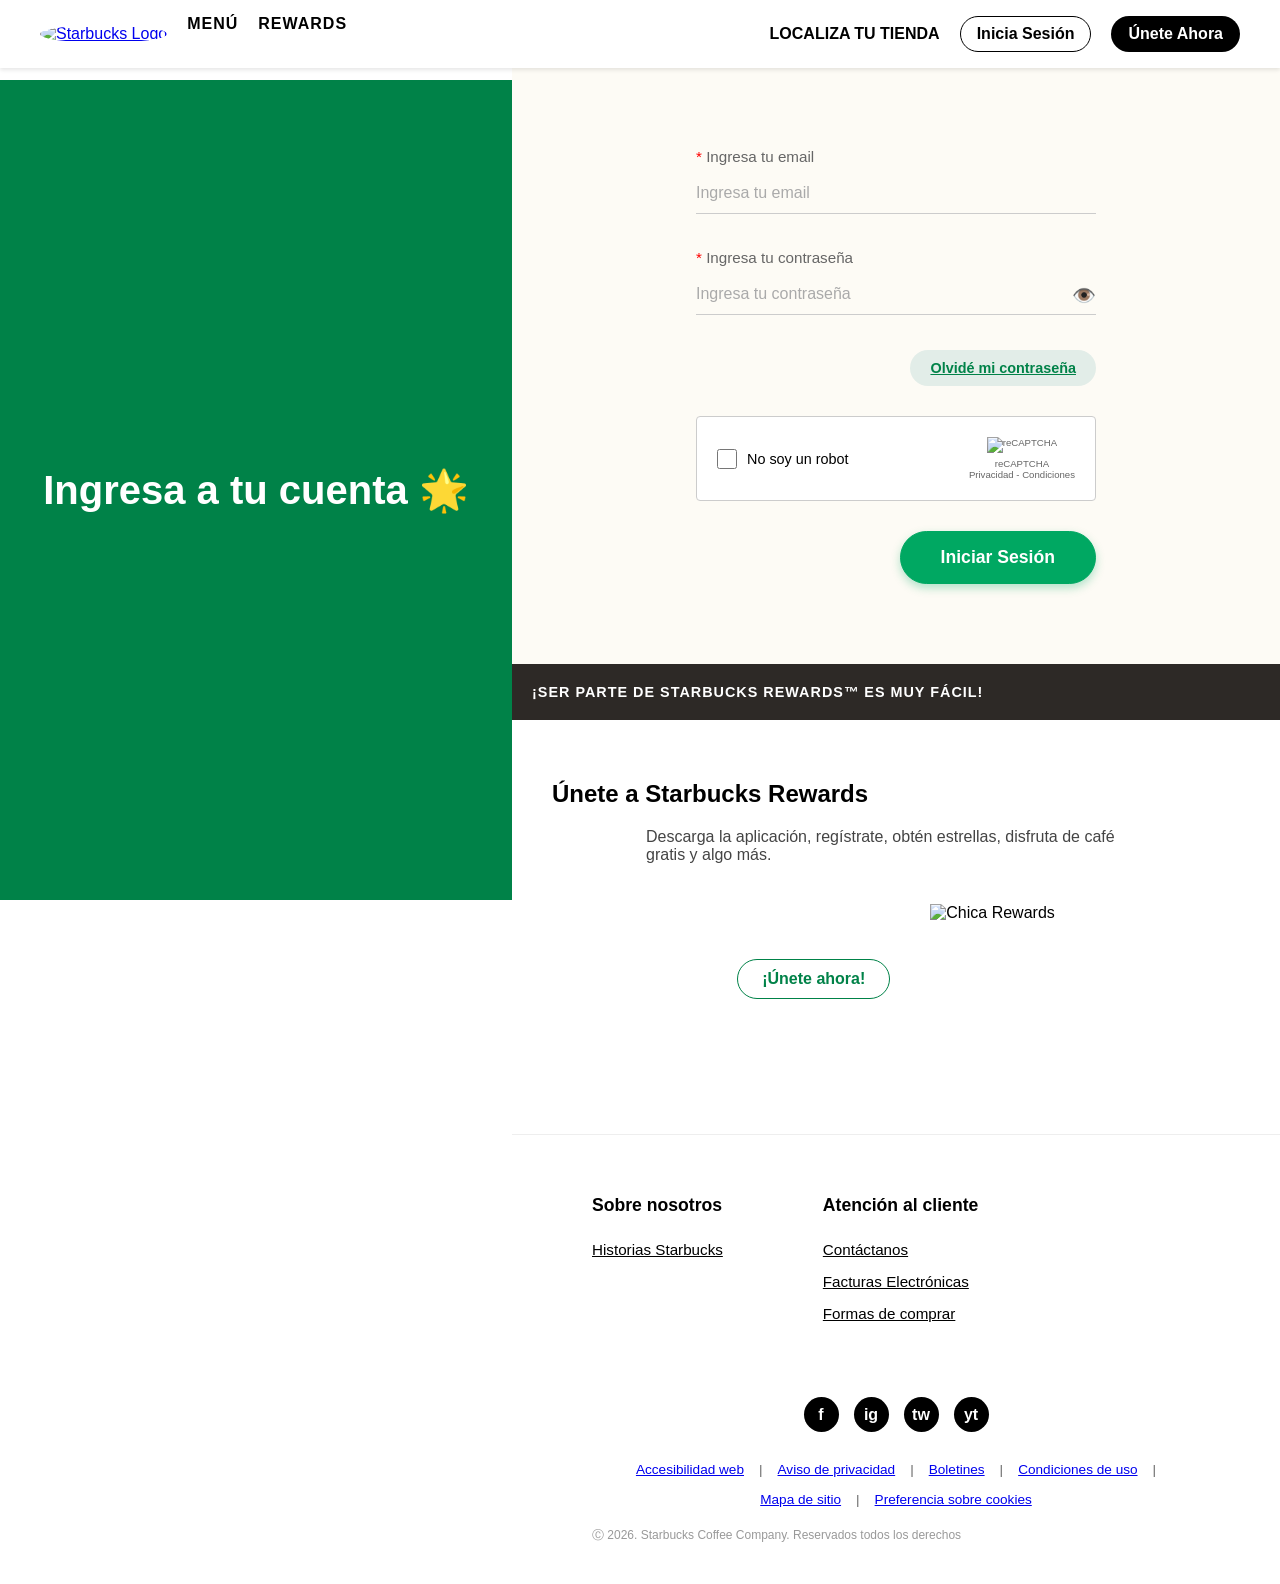
==== login.html @ d187e2d4 "pantallas completas y diseño responsivo" ====
<!DOCTYPE html>
<html lang="es">
<head>
    <meta charset="UTF-8">
    <meta name="viewport" content="width=device-width, initial-scale=1.0">
    <title>Iniciar Sesión - Starbucks Clon</title>
    <link rel="stylesheet" href="estilos.css">
    <link rel="stylesheet" href="auth.css">
</head>
<body class="auth-page">
    
    <header class="navbar">
        <div class="nav-left">
            <a href="index.html">
                <img src="https://www.starbucks.com.mx/static/images/logo.svg" alt="Starbucks Logo" class="logo">
            </a>
            <nav>
                <ul class="nav-links">
                    <li><a href="menu.html">MENÚ</a></li>
                    <li class="dropdown-trigger">
                        <a href="rewards.html">REWARDS</a>
                        <div class="dropdown-menu">
                            <div class="dropdown-col">
                                <h4>Starbucks Rewards</h4>
                                <a href="registro.html">Regístrate</a>
                                <a href="#">¿Cómo funciona?</a>
                                <a href="#">Beneficios especiales</a>
                                <a href="#">Términos y condiciones</a>
                            </div>
                            <div class="dropdown-col">
                                <h4>Mi cuenta</h4>
                                <a href="#">Estado de Cuenta</a>
                                <a href="#">Mi perfil</a>
                                <a href="#">Mis tarjetas</a>
                                <a href="#">Mis movimientos</a>
                            </div>
                            <div class="dropdown-col">
                                <h4>Más Información</h4>
                                <a href="#">Promociones</a>
                                <a href="#">FAQs Card</a>
                                <a href="#">FAQs de Starbucks Rewards</a>
                                <a href="#">Términos y condiciones Card</a>
                            </div>
                        </div>
                    </li>
                </ul>
            </nav>
        </div>
        <div class="nav-right">
            <a href="#" class="location-link">LOCALIZA TU TIENDA</a>
            <a href="login.html" class="btn btn-outline active-btn">Inicia Sesión</a>
            <a href="registro.html" class="btn btn-solid">Únete Ahora</a>
        </div>
    </header>

    <main class="split-layout">
        
        <section class="left-panel bg-green text-white">
            <div class="panel-content">
                <h1 style="font-size: 2.5rem; letter-spacing: 0;">Ingresa a tu cuenta 🌟</h1>
            </div>
        </section>

        <section class="right-panel">
            
            <div class="auth-section bg-crema" style="padding: 80px 40px; min-height: 60vh; display: flex; flex-direction: column; justify-content: center;">
                <form class="login-form" style="max-width: 400px; margin: 0 auto; width: 100%;">
                    
                    <div class="input-group">
                        <label for="email"><span style="color: red;">*</span> Ingresa tu email</label>
                        <input type="email" id="email" placeholder="Ingresa tu email" required>
                    </div>

                    <div class="input-group">
                        <label for="password"><span style="color: red;">*</span> Ingresa tu contraseña</label>
                        <div class="password-wrapper">
                            <input type="password" id="password" placeholder="Ingresa tu contraseña" required>
                            <span class="toggle-password">👁️</span> 
                        </div>
                    </div>

                    <div style="text-align: right; margin-bottom: 30px;">
                        <a href="#" class="btn-forgot">Olvidé mi contraseña</a>
                    </div>

                    <div class="recaptcha-placeholder" style="border: 1px solid #ccc; padding: 20px; border-radius: 4px; display: flex; align-items: center; justify-content: space-between; margin-bottom: 30px; background: white;">
                        <div style="display: flex; align-items: center; gap: 10px;">
                            <input type="checkbox" id="robot" style="width: 20px; height: 20px;">
                            <label for="robot" style="margin: 0; font-size: 0.9rem; color: #000;">No soy un robot</label>
                        </div>
                        <div style="text-align: center; font-size: 0.6rem; color: #666;">
                            <img src="https://www.gstatic.com/recaptcha/api2/logo_48.png" alt="reCAPTCHA" style="width: 30px; margin-bottom: 5px;"><br>
                            reCAPTCHA<br>Privacidad - Condiciones
                        </div>
                    </div>

                    <div style="text-align: right;">
                        <button type="submit" class="btn btn-solid btn-submit">Iniciar Sesión</button>
                    </div>
                </form>
            </div>

            <div class="black-banner text-white text-center" style="background-color: #2d2926; padding: 20px; font-weight: bold; letter-spacing: 1px; font-size: 0.9rem;">
                ¡SER PARTE DE STARBUCKS REWARDS™ ES MUY FÁCIL!
            </div>

            <div class="auth-section text-center" style="padding: 60px 40px;">
                <h3 style="font-size: 1.5rem; margin-bottom: 20px;">Únete a Starbucks Rewards</h3>
                <p style="color: #444; margin-bottom: 40px; max-width: 500px; margin-left: auto; margin-right: auto;">Descarga la aplicación, regístrate, obtén estrellas, disfruta de café gratis y algo más.</p>
                
                <div style="display: flex; justify-content: center; align-items: center; gap: 40px;">
                    <a href="registro.html" class="btn btn-outline" style="color: var(--starbucks-green); border-color: var(--starbucks-green); padding: 10px 24px;">¡Únete ahora!</a>
                    <img src="https://rewards.starbucks.mx/img/2023/06/chica-sbx.png" alt="Chica Rewards" style="height: 150px;">
                </div>
            </div>

            <footer class="integrated-footer" style="padding: 60px 80px 40px; border-top: 1px solid #eee;">
                <div style="display: flex; gap: 100px; margin-bottom: 60px;">
                    <div>
                        <h4 style="margin-bottom: 25px; font-size: 1.1rem; font-weight: 600;">Sobre nosotros</h4>
                        <a href="#" style="display: block; color: var(--text-grey); margin-bottom: 15px; font-size: 0.95rem;">Historias Starbucks</a>
                    </div>
                    <div>
                        <h4 style="margin-bottom: 25px; font-size: 1.1rem; font-weight: 600;">Atención al cliente</h4>
                        <a href="#" style="display: block; color: var(--text-grey); margin-bottom: 15px; font-size: 0.95rem;">Contáctanos</a>
                        <a href="#" style="display: block; color: var(--text-grey); margin-bottom: 15px; font-size: 0.95rem;">Facturas Electrónicas</a>
                        <a href="#" style="display: block; color: var(--text-grey); margin-bottom: 15px; font-size: 0.95rem;">Formas de comprar</a>
                    </div>
                </div>

                <div class="footer-bottom text-center">
                    <div class="social-links" style="margin-bottom: 30px; display: flex; justify-content: center; gap: 15px;">
                        <span class="social-circle">f</span>
                        <span class="social-circle">ig</span>
                        <span class="social-circle">tw</span>
                        <span class="social-circle">yt</span>
                    </div>
                    <div class="legal-links" style="margin-bottom: 20px; font-size: 0.85rem; color: #666; display: flex; justify-content: center; flex-wrap: wrap; gap: 15px;">
                        <a href="#">Accesibilidad web</a> | 
                        <a href="#">Aviso de privacidad</a> | 
                        <a href="#">Boletines</a> | 
                        <a href="#">Condiciones de uso</a> | 
                        <a href="#">Mapa de sitio</a> | 
                        <a href="#">Preferencia sobre cookies</a>
                    </div>
                    <p style="font-size: 0.75rem; color: #999;">Ⓒ 2026. Starbucks Coffee Company. Reservados todos los derechos</p>
                </div>
            </footer>
        </section>
    </main>
</body>
</html>
---- estilos.css ----
* {
    margin: 0;
    padding: 0;
    box-sizing: border-box;
    font-family: 'Helvetica Neue', Arial, sans-serif;
}

:root {
    --starbucks-green: #008248; 
    --light-green: #A5D6A7;     
    --dark-green: #0C3823;      
    --crema: #FDFBF5;           
    --white: #ffffff;
    --black: #000000;
}

.navbar {
    display: flex;
    justify-content: space-between;
    align-items: center;
    padding: 15px 40px;
    background-color: var(--white);
    box-shadow: 0 2px 4px rgba(0,0,0,0.1);
    position: sticky; 
    top: 0; 
    z-index: 1000; 
}

.nav-left, .nav-right {
    display: flex;
    align-items: center;
    gap: 20px;
}

.logo {
    width: 50px;
    height: 50px;
    border-radius: 50%; 
    object-fit: cover; 
    background-color: transparent;
}

.nav-links {
    display: flex;
    list-style: none;
    gap: 20px;
    font-weight: bold;
    letter-spacing: 1px;
}

.nav-links a {
    text-decoration: none;
    color: var(--black);
}

.nav-links a:hover {
    color: var(--starbucks-green);
}

.location-link {
    text-decoration: none;
    color: var(--black);
    font-weight: bold; 
}

.dropdown-trigger {
    position: relative; 
    padding-bottom: 20px; 
}

.dropdown-menu {
    display: none; 
    position: absolute;
    top: 100%; 
    left: 0;
    width: 600px; 
    background-color: #1e1e1e; 
    padding: 30px;
    box-shadow: 0 8px 16px rgba(0,0,0,0.2);
    z-index: 200;
    cursor: default;
}

.dropdown-trigger:hover .dropdown-menu {
    display: flex;
    justify-content: space-between;
}

.dropdown-col h4 {
    color: var(--white);
    font-size: 1.1rem;
    margin-bottom: 15px;
    font-weight: bold;
}

.dropdown-col a {
    color: #ccc;
    font-size: 0.9rem;
    display: block;
    margin-bottom: 10px;
    font-weight: normal;
    text-transform: none;
    letter-spacing: normal;
}

.dropdown-col a:hover {
    color: var(--white);
}

.active-link {
    border-bottom: 4px solid var(--starbucks-green);
    padding-bottom: 5px;
}

.btn {
    padding: 8px 16px;
    border-radius: 20px;
    text-decoration: none;
    font-weight: bold;
    border: 1px solid transparent;
}

.btn-outline {
    border-color: var(--black);
    color: var(--black);
    background-color: transparent;
}

.btn-solid {
    background-color: var(--black);
    color: var(--white);
}

.btn-outline-green {
    border-color: var(--starbucks-green);
    color: var(--starbucks-green);
    display: inline-block;
    margin-top: 15px;
}

.btn-outline-white {
    border: 1px solid var(--white);
    color: var(--white);
    padding: 8px 16px;
    border-radius: 20px;
    text-decoration: none;
    font-weight: bold;
    margin-top: 15px;
    display: inline-block;
}

main {
    padding: 30px 40px; 
    max-width: 1500px;  
    margin: 0 auto;     
    display: flex;
    flex-direction: column;
    gap: 30px; 
}

.banner {
    display: flex;
    width: 100%;
}

.banner.reverse {
    flex-direction: row-reverse;
}

.banner-img {
    flex: 1;
    display: flex;
    padding: 0;
    align-items: stretch;
}

.fit-img {
    width: 100%;
    height: 100%;
    object-fit: cover; 
    display: block;
}

.banner-text {
    flex: 1; 
    display: flex;
    flex-direction: column;
    justify-content: center;
    padding: 40px;
}

.banner-text h2 {
    font-size: 2.5rem;
    margin-bottom: 15px;
}

.banner-text p {
    font-size: 1.2rem;
    line-height: 1.5;
}

.align-center {
    text-align: center;
    align-items: center;
}

.half-banners {
    display: flex;
    gap: 30px; 
}

.half-banner {
    flex: 1;
    display: flex;
    flex-direction: column;
}

.half-text {
    padding: 30px;
    text-align: center;
    flex-grow: 1;
    display: flex;
    flex-direction: column;
    justify-content: center;
    align-items: center;
}

.bg-crema { background-color: var(--crema); }
.bg-light-green { background-color: var(--light-green); }
.bg-green { background-color: var(--starbucks-green); }
.bg-dark-green { background-color: var(--dark-green); }

.text-green { color: var(--starbucks-green); }
.text-dark-green { color: var(--dark-green); }
.text-white { color: var(--white); }

.menu-main {
    padding: 40px;
    max-width: 1500px;
    margin: 0 auto;
}

.menu-header p {
    color: #666;
    font-size: 1.1rem;
    margin-bottom: 5px;
    font-weight: bold;
}

.menu-header h1 {
    font-size: 2rem;
    margin-bottom: 50px;
    color: var(--black);
}

.menu-category h2 {
    font-size: 1.2rem;
    font-weight: normal;
    margin-bottom: 15px;
    color: var(--black);
}

.menu-category hr {
    border: none;
    border-top: 1px solid #ccc;
    margin-bottom: 40px;
}

.menu-items-container {
    display: flex;
    flex-wrap: wrap; 
    gap: 50px;       
    margin-bottom: 60px;
}

.menu-item {
    display: flex;
    flex-direction: column;
    align-items: center;
    width: 200px;
    text-align: center;
}

.circle-image {
    background-color: var(--dark-green);
    width: 160px;
    height: 160px;
    border-radius: 50%; 
    display: flex;
    justify-content: center;
    align-items: center;
    margin-bottom: 20px;
}

.circle-image img {
    max-width: 65%; 
    max-height: 65%;
    object-fit: contain;
}

.menu-item p {
    font-weight: bold;
    font-size: 1rem;
    color: var(--black);
}

footer {
    padding: 40px;
    border-top: 2px solid #e2e2e2;
    margin-top: 20px;
}

.footer-links {
    display: flex;
    gap: 80px;
    margin-bottom: 40px;
}

.footer-col h4 {
    font-size: 1.1rem;
    margin-bottom: 20px;
    font-weight: normal;
}

.footer-col a {
    display: block;
    text-decoration: none;
    color: #666;
    margin-bottom: 15px;
    font-size: 0.95rem;
}

.footer-col a:hover {
    color: var(--black);
}

.footer-social {
    display: flex;
    gap: 20px;
    justify-content: center;
    margin-bottom: 30px;
}

.social-circle {
    background-color: var(--black);
    color: var(--white);
    width: 35px;
    height: 35px;
    border-radius: 50%;
    display: flex;
    justify-content: center;
    align-items: center;
    text-decoration: none;
    font-weight: bold;
}

.footer-legal {
    text-align: center;
    margin-bottom: 15px;
}

.footer-legal a {
    color: var(--black);
    text-decoration: none;
    margin: 0 10px;
    font-size: 0.9rem;
}

.copyright {
    text-align: center;
    color: #666;
    font-size: 0.85rem;
}

.floating-btn {
    position: fixed; 
    bottom: 30px;    
    right: 30px;     
    background-color: var(--starbucks-green);
    color: var(--white);
    padding: 15px 20px;
    border-radius: 50px;
    text-decoration: none;
    font-weight: bold;
    box-shadow: 0 4px 8px rgba(0,0,0,0.3);
    z-index: 1000;   
    transition: transform 0.2s ease;
}

.floating-btn:hover {
    transform: scale(1.05);
}

@media screen and (max-width: 768px) {
    .navbar {
        flex-direction: column;
        gap: 15px;
        padding: 15px;
    }
    
    .nav-left, .nav-right {
        flex-direction: column;
        width: 100%;
        gap: 15px;
    }
    
    .nav-links {
        flex-direction: column;
        align-items: center;
        gap: 15px;
    }
    
    .dropdown-menu {
        width: 100%;
        position: static;
        box-shadow: none;
        padding: 10px;
        text-align: center;
    }
    
    .dropdown-trigger:hover .dropdown-menu {
        flex-direction: column;
        gap: 20px;
    }

    .split-layout {
        flex-direction: column;
    }
    
    .left-panel {
        flex: none;
        width: 100%;
        height: auto;
        position: static;
        padding: 60px 20px;
    }
    
    .right-panel {
        flex: none;
        width: 100%;
    }

    .banner, .banner.reverse, .half-banners {
        flex-direction: column;
    }

    .footer-links {
        flex-direction: column;
        gap: 30px;
        text-align: center;
    }
    
    .benefits-grid {
        flex-direction: column;
    }

    .hero-hand {
        position: static;
        transform: none;
        margin-top: 30px;
    }
}
---- auth.css ----
.split-layout {
    padding: 0;
    max-width: 100%;
    display: flex;
    flex-direction: row; 
    align-items: flex-start; 
    gap: 0;
}

.left-panel {
    flex: 0 0 40%; 
    height: calc(100vh - 80px); 
    position: sticky; 
    top: 80px; 
    display: flex;
    flex-direction: column;
    justify-content: center;
    align-items: center;
    overflow: hidden; 
}

.right-panel {
    flex: 0 0 60%; 
    background-color: var(--white);
}

.input-group {
    margin-bottom: 35px;
}

.input-group label {
    display: block;
    font-size: 0.95rem;
    color: #666;
    margin-bottom: 8px;
    font-weight: 500;
}

.input-group input[type="text"],
.input-group input[type="email"],
.input-group input[type="password"] {
    width: 100%;
    padding: 10px 0;
    border: none;
    border-bottom: 1px solid #ccc;
    background-color: transparent;
    font-size: 1.05rem;
    outline: none;
    transition: border-color 0.3s;
    color: #000;
}

.input-group input:focus {
    border-bottom: 2px solid var(--starbucks-green);
}

.input-group input::placeholder {
    color: #aaa;
    font-size: 1rem;
}

.password-wrapper {
    position: relative;
}

.toggle-password {
    position: absolute;
    right: 0;
    top: 10px;
    cursor: pointer;
    color: #999;
    font-size: 1.2rem;
}

.btn-forgot {
    background-color: #e2ede8; 
    color: var(--starbucks-green);
    padding: 10px 20px;
    border-radius: 30px;
    font-size: 0.9rem;
    font-weight: bold;
    display: inline-block;
    transition: background-color 0.2s;
}

.btn-forgot:hover {
    background-color: #d1e2da;
}

.btn-submit {
    background-color: #00a862; 
    border-color: #00a862;
    padding: 15px 40px;
    font-size: 1.1rem;
    border-radius: 30px;
    box-shadow: 0 4px 10px rgba(0,168,98,0.3);
}

.btn-submit:hover {
    background-color: #008248;
    border-color: #008248;
}

.integrated-footer a {
    transition: color 0.2s;
}

.integrated-footer a:hover {
    color: var(--black) !important;
    text-decoration: underline;
}

.social-circle {
    width: 35px;
    height: 35px;
    background-color: var(--black);
    color: var(--white);
    border-radius: 50%;
    display: flex;
    justify-content: center;
    align-items: center;
    font-weight: bold;
    cursor: pointer;
    transition: background-color 0.2s;
}

.social-circle:hover {
    background-color: #333;
}
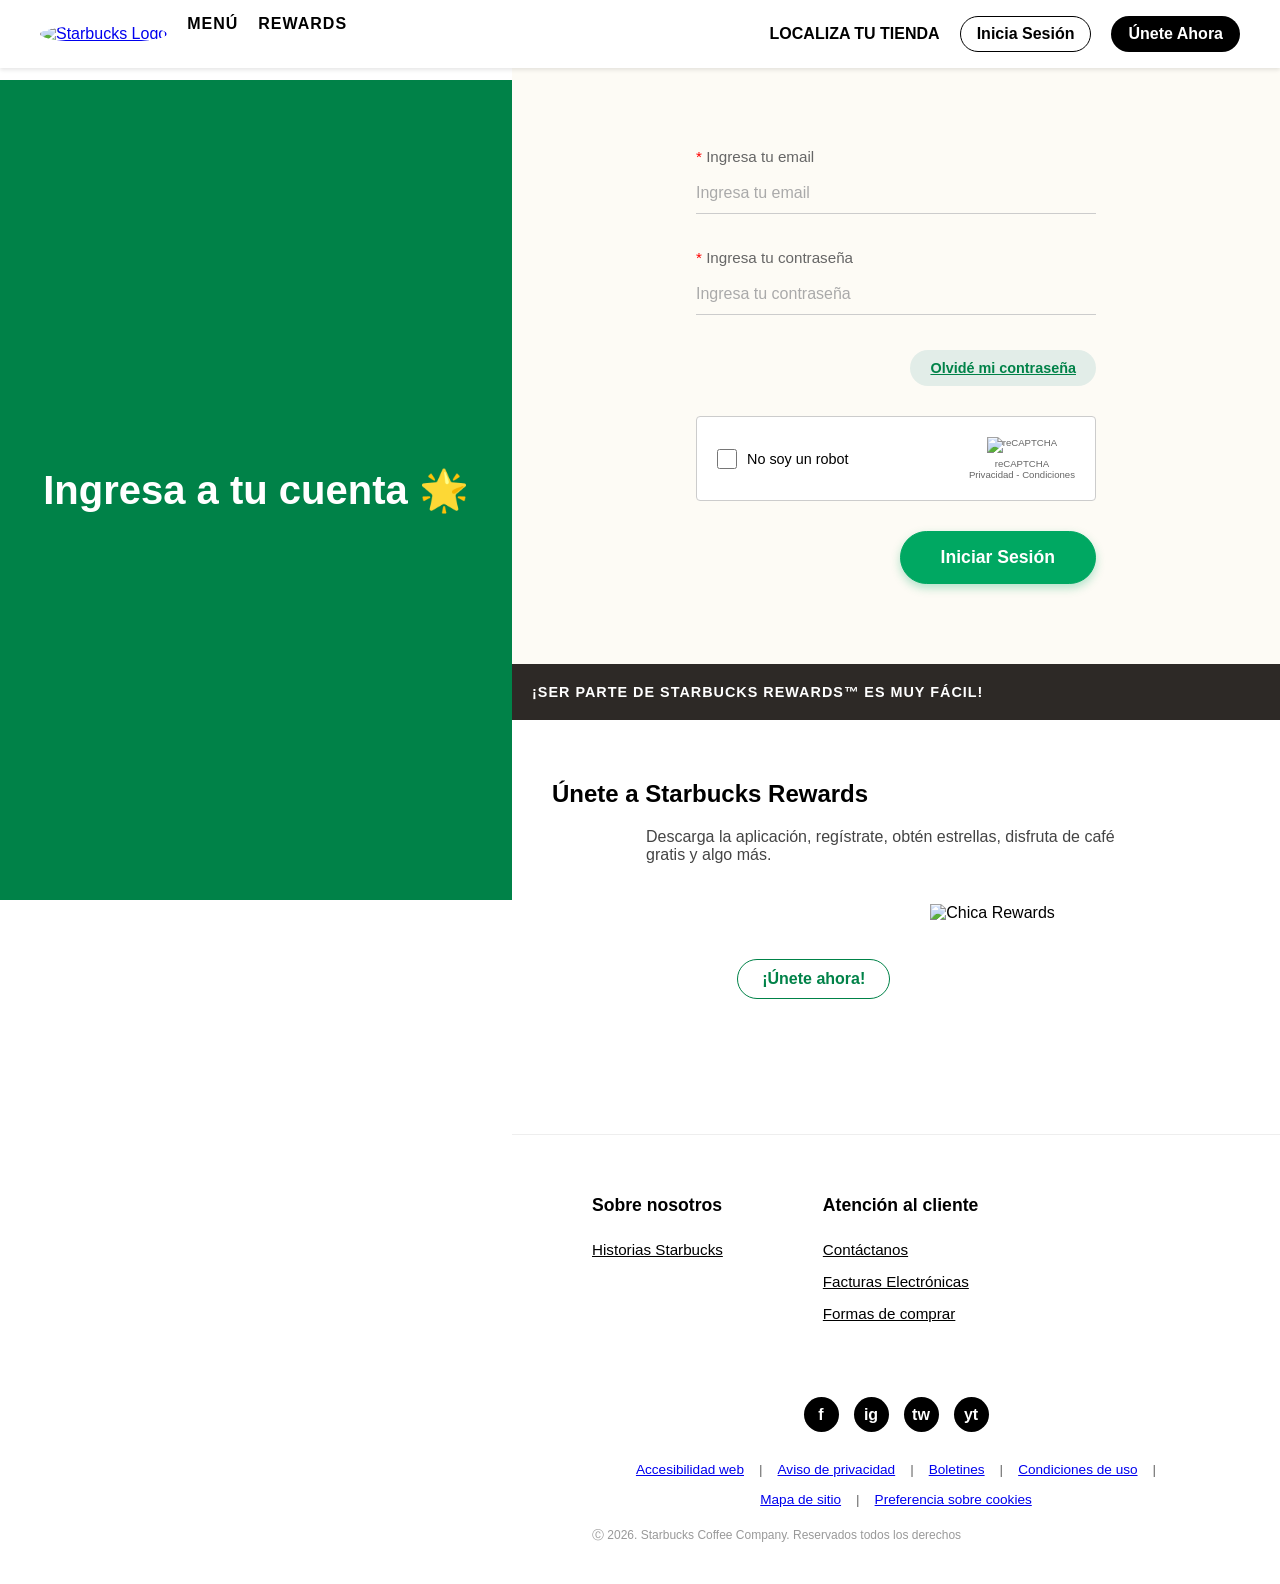
==== commit a7d6789a: "añadido de carpteta css" ====
--- a/login.html
+++ b/login.html
@@ -4,8 +4,8 @@
     <meta charset="UTF-8">
     <meta name="viewport" content="width=device-width, initial-scale=1.0">
     <title>Iniciar Sesión - Starbucks Clon</title>
-    <link rel="stylesheet" href="estilos.css">
-    <link rel="stylesheet" href="auth.css">
+    <link rel="stylesheet" href="css/estilos.css">
+    <link rel="stylesheet" href="css/auth.css">
 </head>
 <body class="auth-page">
     
@@ -75,7 +75,7 @@
                         <label for="password"><span style="color: red;">*</span> Ingresa tu contraseña</label>
                         <div class="password-wrapper">
                             <input type="password" id="password" placeholder="Ingresa tu contraseña" required>
-                            <span class="toggle-password">👁️</span> 
+                            <span class="toggle-password"></span> 
                         </div>
                     </div>
 
--- a/css/estilos.css
+++ b/css/estilos.css
@@ -0,0 +1,462 @@
+* {
+    margin: 0;
+    padding: 0;
+    box-sizing: border-box;
+    font-family: 'Helvetica Neue', Arial, sans-serif;
+}
+
+:root {
+    --starbucks-green: #008248; 
+    --light-green: #A5D6A7;     
+    --dark-green: #0C3823;      
+    --crema: #FDFBF5;           
+    --white: #ffffff;
+    --black: #000000;
+}
+
+.navbar {
+    display: flex;
+    justify-content: space-between;
+    align-items: center;
+    padding: 15px 40px;
+    background-color: var(--white);
+    box-shadow: 0 2px 4px rgba(0,0,0,0.1);
+    position: sticky; 
+    top: 0; 
+    z-index: 1000; 
+}
+
+.nav-left, .nav-right {
+    display: flex;
+    align-items: center;
+    gap: 20px;
+}
+
+.logo {
+    width: 50px;
+    height: 50px;
+    border-radius: 50%; 
+    object-fit: cover; 
+    background-color: transparent;
+}
+
+.nav-links {
+    display: flex;
+    list-style: none;
+    gap: 20px;
+    font-weight: bold;
+    letter-spacing: 1px;
+}
+
+.nav-links a {
+    text-decoration: none;
+    color: var(--black);
+}
+
+.nav-links a:hover {
+    color: var(--starbucks-green);
+}
+
+.location-link {
+    text-decoration: none;
+    color: var(--black);
+    font-weight: bold; 
+}
+
+.dropdown-trigger {
+    position: relative; 
+    padding-bottom: 20px; 
+}
+
+.dropdown-menu {
+    display: none; 
+    position: absolute;
+    top: 100%; 
+    left: 0;
+    width: 600px; 
+    background-color: #1e1e1e; 
+    padding: 30px;
+    box-shadow: 0 8px 16px rgba(0,0,0,0.2);
+    z-index: 200;
+    cursor: default;
+}
+
+.dropdown-trigger:hover .dropdown-menu {
+    display: flex;
+    justify-content: space-between;
+}
+
+.dropdown-col h4 {
+    color: var(--white);
+    font-size: 1.1rem;
+    margin-bottom: 15px;
+    font-weight: bold;
+}
+
+.dropdown-col a {
+    color: #ccc;
+    font-size: 0.9rem;
+    display: block;
+    margin-bottom: 10px;
+    font-weight: normal;
+    text-transform: none;
+    letter-spacing: normal;
+}
+
+.dropdown-col a:hover {
+    color: var(--white);
+}
+
+.active-link {
+    border-bottom: 4px solid var(--starbucks-green);
+    padding-bottom: 5px;
+}
+
+.btn {
+    padding: 8px 16px;
+    border-radius: 20px;
+    text-decoration: none;
+    font-weight: bold;
+    border: 1px solid transparent;
+}
+
+.btn-outline {
+    border-color: var(--black);
+    color: var(--black);
+    background-color: transparent;
+}
+
+.btn-solid {
+    background-color: var(--black);
+    color: var(--white);
+}
+
+.btn-outline-green {
+    border-color: var(--starbucks-green);
+    color: var(--starbucks-green);
+    display: inline-block;
+    margin-top: 15px;
+}
+
+.btn-outline-white {
+    border: 1px solid var(--white);
+    color: var(--white);
+    padding: 8px 16px;
+    border-radius: 20px;
+    text-decoration: none;
+    font-weight: bold;
+    margin-top: 15px;
+    display: inline-block;
+}
+
+main {
+    padding: 30px 40px; 
+    max-width: 1500px;  
+    margin: 0 auto;     
+    display: flex;
+    flex-direction: column;
+    gap: 30px; 
+}
+
+.banner {
+    display: flex;
+    width: 100%;
+}
+
+.banner.reverse {
+    flex-direction: row-reverse;
+}
+
+.banner-img {
+    flex: 1;
+    display: flex;
+    padding: 0;
+    align-items: stretch;
+}
+
+.fit-img {
+    width: 100%;
+    height: 100%;
+    object-fit: cover; 
+    display: block;
+}
+
+.banner-text {
+    flex: 1; 
+    display: flex;
+    flex-direction: column;
+    justify-content: center;
+    padding: 40px;
+}
+
+.banner-text h2 {
+    font-size: 2.5rem;
+    margin-bottom: 15px;
+}
+
+.banner-text p {
+    font-size: 1.2rem;
+    line-height: 1.5;
+}
+
+.align-center {
+    text-align: center;
+    align-items: center;
+}
+
+.half-banners {
+    display: flex;
+    gap: 30px; 
+}
+
+.half-banner {
+    flex: 1;
+    display: flex;
+    flex-direction: column;
+}
+
+.half-text {
+    padding: 30px;
+    text-align: center;
+    flex-grow: 1;
+    display: flex;
+    flex-direction: column;
+    justify-content: center;
+    align-items: center;
+}
+
+.bg-crema { background-color: var(--crema); }
+.bg-light-green { background-color: var(--light-green); }
+.bg-green { background-color: var(--starbucks-green); }
+.bg-dark-green { background-color: var(--dark-green); }
+
+.text-green { color: var(--starbucks-green); }
+.text-dark-green { color: var(--dark-green); }
+.text-white { color: var(--white); }
+
+.menu-main {
+    padding: 40px;
+    max-width: 1500px;
+    margin: 0 auto;
+}
+
+.menu-header p {
+    color: #666;
+    font-size: 1.1rem;
+    margin-bottom: 5px;
+    font-weight: bold;
+}
+
+.menu-header h1 {
+    font-size: 2rem;
+    margin-bottom: 50px;
+    color: var(--black);
+}
+
+.menu-category h2 {
+    font-size: 1.2rem;
+    font-weight: normal;
+    margin-bottom: 15px;
+    color: var(--black);
+}
+
+.menu-category hr {
+    border: none;
+    border-top: 1px solid #ccc;
+    margin-bottom: 40px;
+}
+
+.menu-items-container {
+    display: flex;
+    flex-wrap: wrap; 
+    gap: 50px;       
+    margin-bottom: 60px;
+}
+
+.menu-item {
+    display: flex;
+    flex-direction: column;
+    align-items: center;
+    width: 200px;
+    text-align: center;
+}
+
+.circle-image {
+    background-color: var(--dark-green);
+    width: 160px;
+    height: 160px;
+    border-radius: 50%; 
+    display: flex;
+    justify-content: center;
+    align-items: center;
+    margin-bottom: 20px;
+}
+
+.circle-image img {
+    max-width: 65%; 
+    max-height: 65%;
+    object-fit: contain;
+}
+
+.menu-item p {
+    font-weight: bold;
+    font-size: 1rem;
+    color: var(--black);
+}
+
+footer {
+    padding: 40px;
+    border-top: 2px solid #e2e2e2;
+    margin-top: 20px;
+}
+
+.footer-links {
+    display: flex;
+    gap: 80px;
+    margin-bottom: 40px;
+}
+
+.footer-col h4 {
+    font-size: 1.1rem;
+    margin-bottom: 20px;
+    font-weight: normal;
+}
+
+.footer-col a {
+    display: block;
+    text-decoration: none;
+    color: #666;
+    margin-bottom: 15px;
+    font-size: 0.95rem;
+}
+
+.footer-col a:hover {
+    color: var(--black);
+}
+
+.footer-social {
+    display: flex;
+    gap: 20px;
+    justify-content: center;
+    margin-bottom: 30px;
+}
+
+.social-circle {
+    background-color: var(--black);
+    color: var(--white);
+    width: 35px;
+    height: 35px;
+    border-radius: 50%;
+    display: flex;
+    justify-content: center;
+    align-items: center;
+    text-decoration: none;
+    font-weight: bold;
+}
+
+.footer-legal {
+    text-align: center;
+    margin-bottom: 15px;
+}
+
+.footer-legal a {
+    color: var(--black);
+    text-decoration: none;
+    margin: 0 10px;
+    font-size: 0.9rem;
+}
+
+.copyright {
+    text-align: center;
+    color: #666;
+    font-size: 0.85rem;
+}
+
+.floating-btn {
+    position: fixed; 
+    bottom: 30px;    
+    right: 30px;     
+    background-color: var(--starbucks-green);
+    color: var(--white);
+    padding: 15px 20px;
+    border-radius: 50px;
+    text-decoration: none;
+    font-weight: bold;
+    box-shadow: 0 4px 8px rgba(0,0,0,0.3);
+    z-index: 1000;   
+    transition: transform 0.2s ease;
+}
+
+.floating-btn:hover {
+    transform: scale(1.05);
+}
+
+@media screen and (max-width: 768px) {
+    .navbar {
+        flex-direction: column;
+        gap: 15px;
+        padding: 15px;
+    }
+    
+    .nav-left, .nav-right {
+        flex-direction: column;
+        width: 100%;
+        gap: 15px;
+    }
+    
+    .nav-links {
+        flex-direction: column;
+        align-items: center;
+        gap: 15px;
+    }
+    
+    .dropdown-menu {
+        width: 100%;
+        position: static;
+        box-shadow: none;
+        padding: 10px;
+        text-align: center;
+    }
+    
+    .dropdown-trigger:hover .dropdown-menu {
+        flex-direction: column;
+        gap: 20px;
+    }
+
+    .split-layout {
+        flex-direction: column;
+    }
+    
+    .left-panel {
+        flex: none;
+        width: 100%;
+        height: auto;
+        position: static;
+        padding: 60px 20px;
+    }
+    
+    .right-panel {
+        flex: none;
+        width: 100%;
+    }
+
+    .banner, .banner.reverse, .half-banners {
+        flex-direction: column;
+    }
+
+    .footer-links {
+        flex-direction: column;
+        gap: 30px;
+        text-align: center;
+    }
+    
+    .benefits-grid {
+        flex-direction: column;
+    }
+
+    .hero-hand {
+        position: static;
+        transform: none;
+        margin-top: 30px;
+    }
+}
--- a/css/auth.css
+++ b/css/auth.css
@@ -0,0 +1,129 @@
+.split-layout {
+    padding: 0;
+    max-width: 100%;
+    display: flex;
+    flex-direction: row; 
+    align-items: flex-start; 
+    gap: 0;
+}
+
+.left-panel {
+    flex: 0 0 40%; 
+    height: calc(100vh - 80px); 
+    position: sticky; 
+    top: 80px; 
+    display: flex;
+    flex-direction: column;
+    justify-content: center;
+    align-items: center;
+    overflow: hidden; 
+}
+
+.right-panel {
+    flex: 0 0 60%; 
+    background-color: var(--white);
+}
+
+.input-group {
+    margin-bottom: 35px;
+}
+
+.input-group label {
+    display: block;
+    font-size: 0.95rem;
+    color: #666;
+    margin-bottom: 8px;
+    font-weight: 500;
+}
+
+.input-group input[type="text"],
+.input-group input[type="email"],
+.input-group input[type="password"] {
+    width: 100%;
+    padding: 10px 0;
+    border: none;
+    border-bottom: 1px solid #ccc;
+    background-color: transparent;
+    font-size: 1.05rem;
+    outline: none;
+    transition: border-color 0.3s;
+    color: #000;
+}
+
+.input-group input:focus {
+    border-bottom: 2px solid var(--starbucks-green);
+}
+
+.input-group input::placeholder {
+    color: #aaa;
+    font-size: 1rem;
+}
+
+.password-wrapper {
+    position: relative;
+}
+
+.toggle-password {
+    position: absolute;
+    right: 0;
+    top: 10px;
+    cursor: pointer;
+    color: #999;
+    font-size: 1.2rem;
+}
+
+.btn-forgot {
+    background-color: #e2ede8; 
+    color: var(--starbucks-green);
+    padding: 10px 20px;
+    border-radius: 30px;
+    font-size: 0.9rem;
+    font-weight: bold;
+    display: inline-block;
+    transition: background-color 0.2s;
+}
+
+.btn-forgot:hover {
+    background-color: #d1e2da;
+}
+
+.btn-submit {
+    background-color: #00a862; 
+    border-color: #00a862;
+    padding: 15px 40px;
+    font-size: 1.1rem;
+    border-radius: 30px;
+    box-shadow: 0 4px 10px rgba(0,168,98,0.3);
+}
+
+.btn-submit:hover {
+    background-color: #008248;
+    border-color: #008248;
+}
+
+.integrated-footer a {
+    transition: color 0.2s;
+}
+
+.integrated-footer a:hover {
+    color: var(--black) !important;
+    text-decoration: underline;
+}
+
+.social-circle {
+    width: 35px;
+    height: 35px;
+    background-color: var(--black);
+    color: var(--white);
+    border-radius: 50%;
+    display: flex;
+    justify-content: center;
+    align-items: center;
+    font-weight: bold;
+    cursor: pointer;
+    transition: background-color 0.2s;
+}
+
+.social-circle:hover {
+    background-color: #333;
+}
